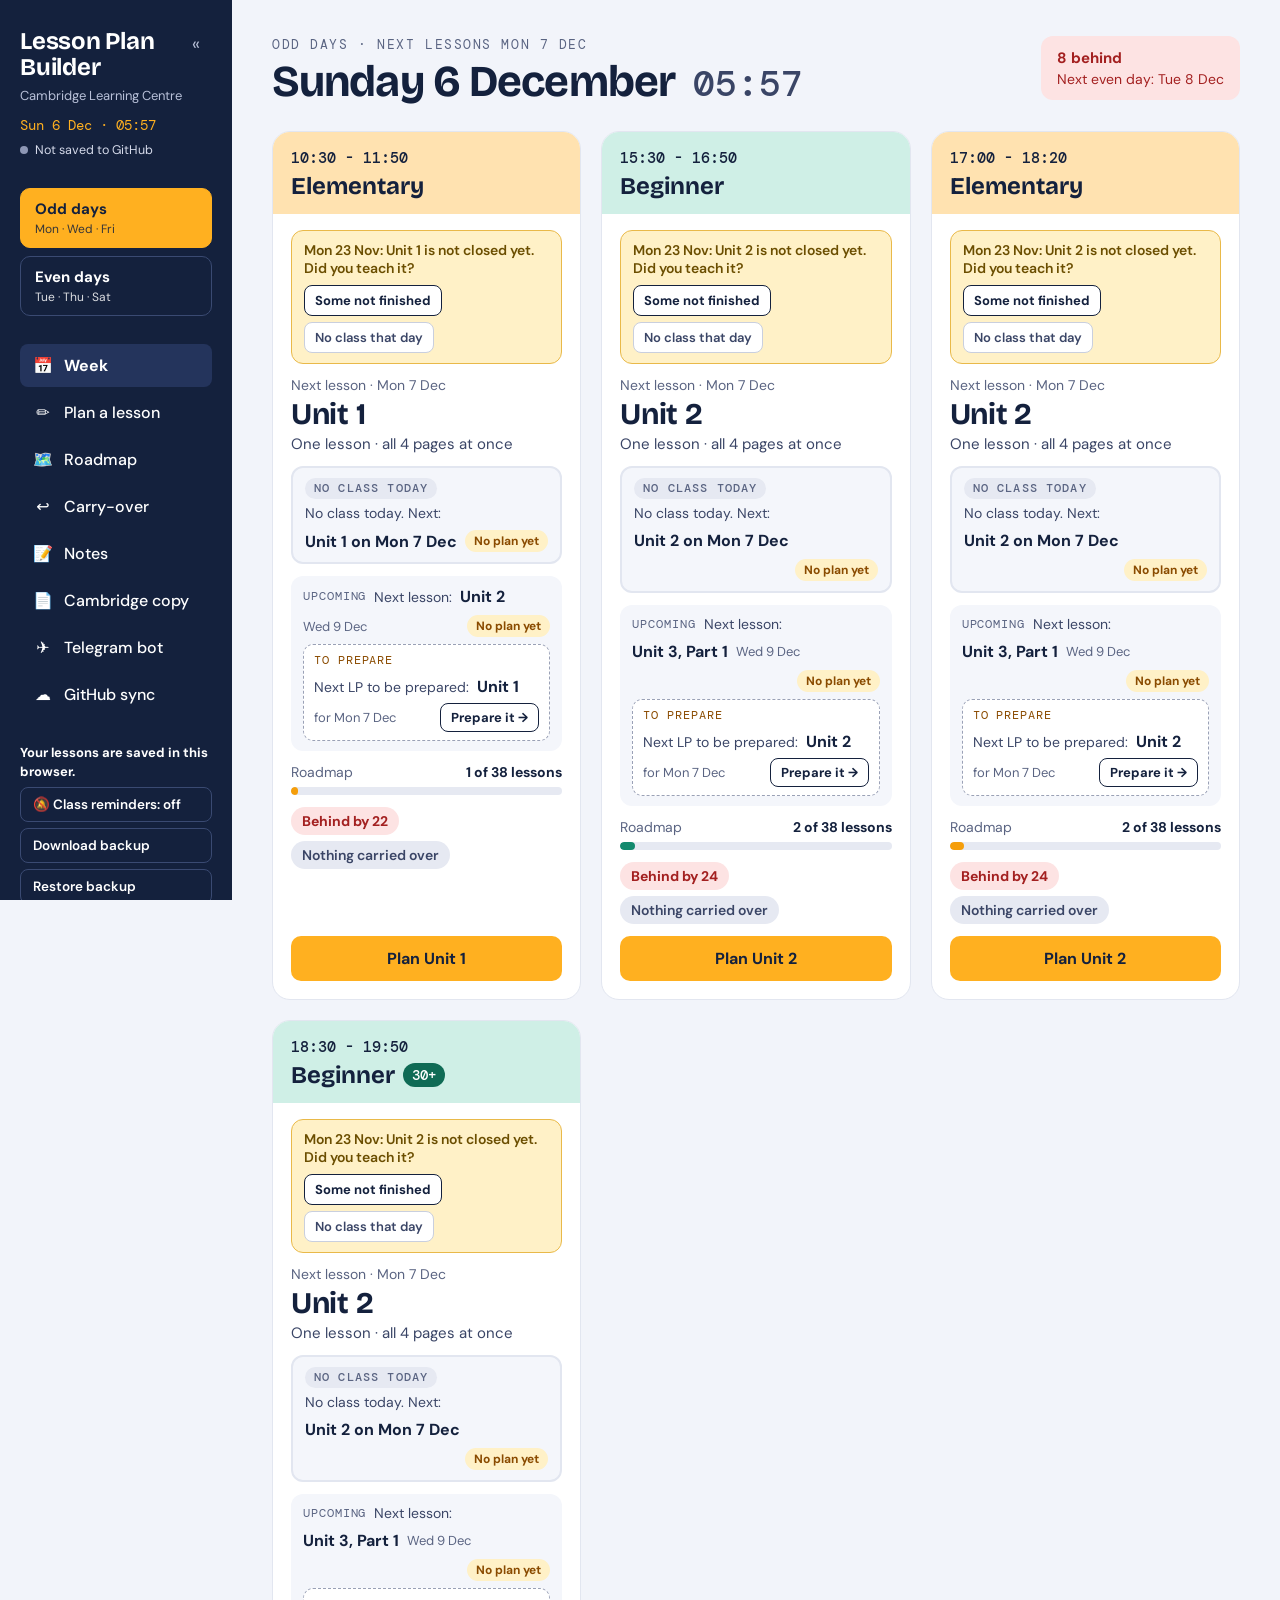
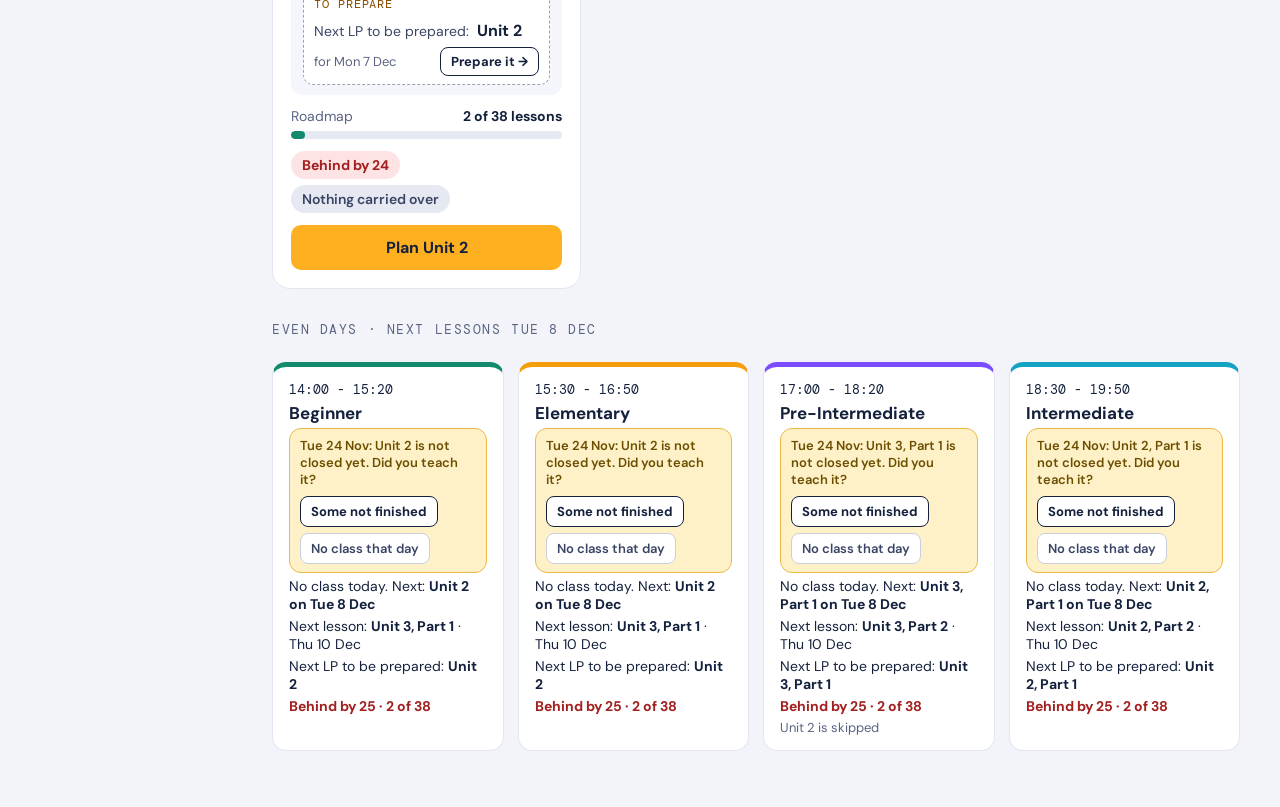
==== index.html @ a39893da "Class checklist and PC reminders at +15 and +40 min Co-Authored-By: Claude Opus 5.5 <noreply@anthrop" ====
<!DOCTYPE html>
<html lang="en">
<head>
<meta charset="utf-8">
<meta name="viewport" content="width=device-width, initial-scale=1">
<title>Lesson Plan Builder</title>
<link rel="preconnect" href="https://fonts.googleapis.com">
<link rel="preconnect" href="https://fonts.gstatic.com" crossorigin>
<link href="https://fonts.googleapis.com/css2?family=Bricolage+Grotesque:opsz,wght@12..96,500;12..96,600;12..96,700;12..96,800&family=DM+Mono:wght@400;500&family=DM+Sans:opsz,wght@9..40,400;9..40,500;9..40,600;9..40,700&display=swap" rel="stylesheet">
<link rel="stylesheet" href="styles.css?v=20">
</head>
<body>
<div id="app"></div>
<input type="file" id="restore-file" accept=".json,application/json" hidden>
<script src="app.js?v=20"></script>
</body>
</html>
---- styles.css ----
body{margin:0;background:#F2F4FA;color:#14213D;font-family:'DM Sans',system-ui,sans-serif;-webkit-font-smoothing:antialiased}
*{box-sizing:border-box}
a{color:#2F5BEA}a:hover{color:#14213D}
input,textarea,button{font-family:inherit;color:inherit}
input::placeholder,textarea::placeholder{color:#9AA1B6}

/* hover states from the design */
.hov-card{transition:box-shadow .15s,transform .15s}
.hov-card:hover{box-shadow:0 10px 28px rgba(20,33,61,.10);transform:translateY(-2px)}
.hov-small:hover{box-shadow:0 8px 22px rgba(20,33,61,.08)}
.hov-nav:hover{background:#24345C !important}
.hov-white:hover{background:#fff !important}
.hov-side:hover{background:#24345C !important}

@media print{
  [data-noprint]{display:none !important}
  body,#app>div,[data-printwrap]{background:#fff !important;padding:0 !important;display:block !important}
  [data-printpage]{box-shadow:none !important;border:none !important;padding:0 !important;aspect-ratio:auto !important}
  .pp{border-radius:0 !important}
  .ppw + .ppw{break-before:page}
  .ppw{display:block !important}
  .pp{font-size:10.5px !important;gap:8px !important}
  .pc{padding:3px 5px !important}
  @page{size:A4 landscape;margin:10mm}
}

/* ---------- motion ---------- */
@keyframes fxScreen{from{opacity:0;transform:translateY(8px)}to{opacity:1;transform:none}}
@keyframes fxIn{from{opacity:0;transform:translateY(6px)}to{opacity:1;transform:none}}
@keyframes fxPop{0%{transform:scale(.6)}60%{transform:scale(1.15)}100%{transform:scale(1)}}
@keyframes fxPulse{0%,100%{opacity:1}50%{opacity:.45}}
@keyframes fxToast{from{opacity:0;transform:translate(-50%,14px)}to{opacity:1;transform:translate(-50%,0)}}
.fx-screen{animation:fxScreen .22s ease-out}
.fx-in{animation:fxIn .22s ease-out}
.fx-pop{animation:fxPop .3s ease-out}
.fx-pulse{animation:fxPulse 1.1s ease-in-out infinite}
.fx-toast{animation:fxToast .25s ease-out}
.fx-side{transition:width .2s ease}
button{transition:transform .08s ease,filter .15s ease,background-color .15s ease,box-shadow .15s ease}
button:hover{filter:brightness(1.06)}
button:active{transform:scale(.96)}
.hov-row{transition:transform .12s ease}
.hov-row:hover{transform:translateX(3px)}
input,textarea,select{transition:border-color .15s ease,box-shadow .15s ease}
input:focus,textarea:focus{box-shadow:0 0 0 3px rgba(47,91,234,.15)}
@media (prefers-reduced-motion: reduce){*,*::before,*::after{animation:none !important;transition:none !important}}

/* ---------- phone ---------- */
@media (max-width: 760px){
  .m-jump{padding:6px 10px !important;gap:6px !important}
  .m-jump select{max-width:calc(100vw - 90px) !important}
  .m-pad{padding:12px 12px 4px !important;gap:8px !important}
  .m-grid{grid-template-columns:1fr !important;padding:10px 12px 28px !important;gap:14px !important}
  .m-grid aside{min-height:0 !important}
  .m-card{padding:18px 16px !important;min-height:0 !important;border-radius:16px !important}
  .m-big{font-size:26px !important}
  .m-timer{font-size:44px !important}
  .m-main{padding:16px 12px 32px !important}
  .m-main h1{font-size:30px !important}
}
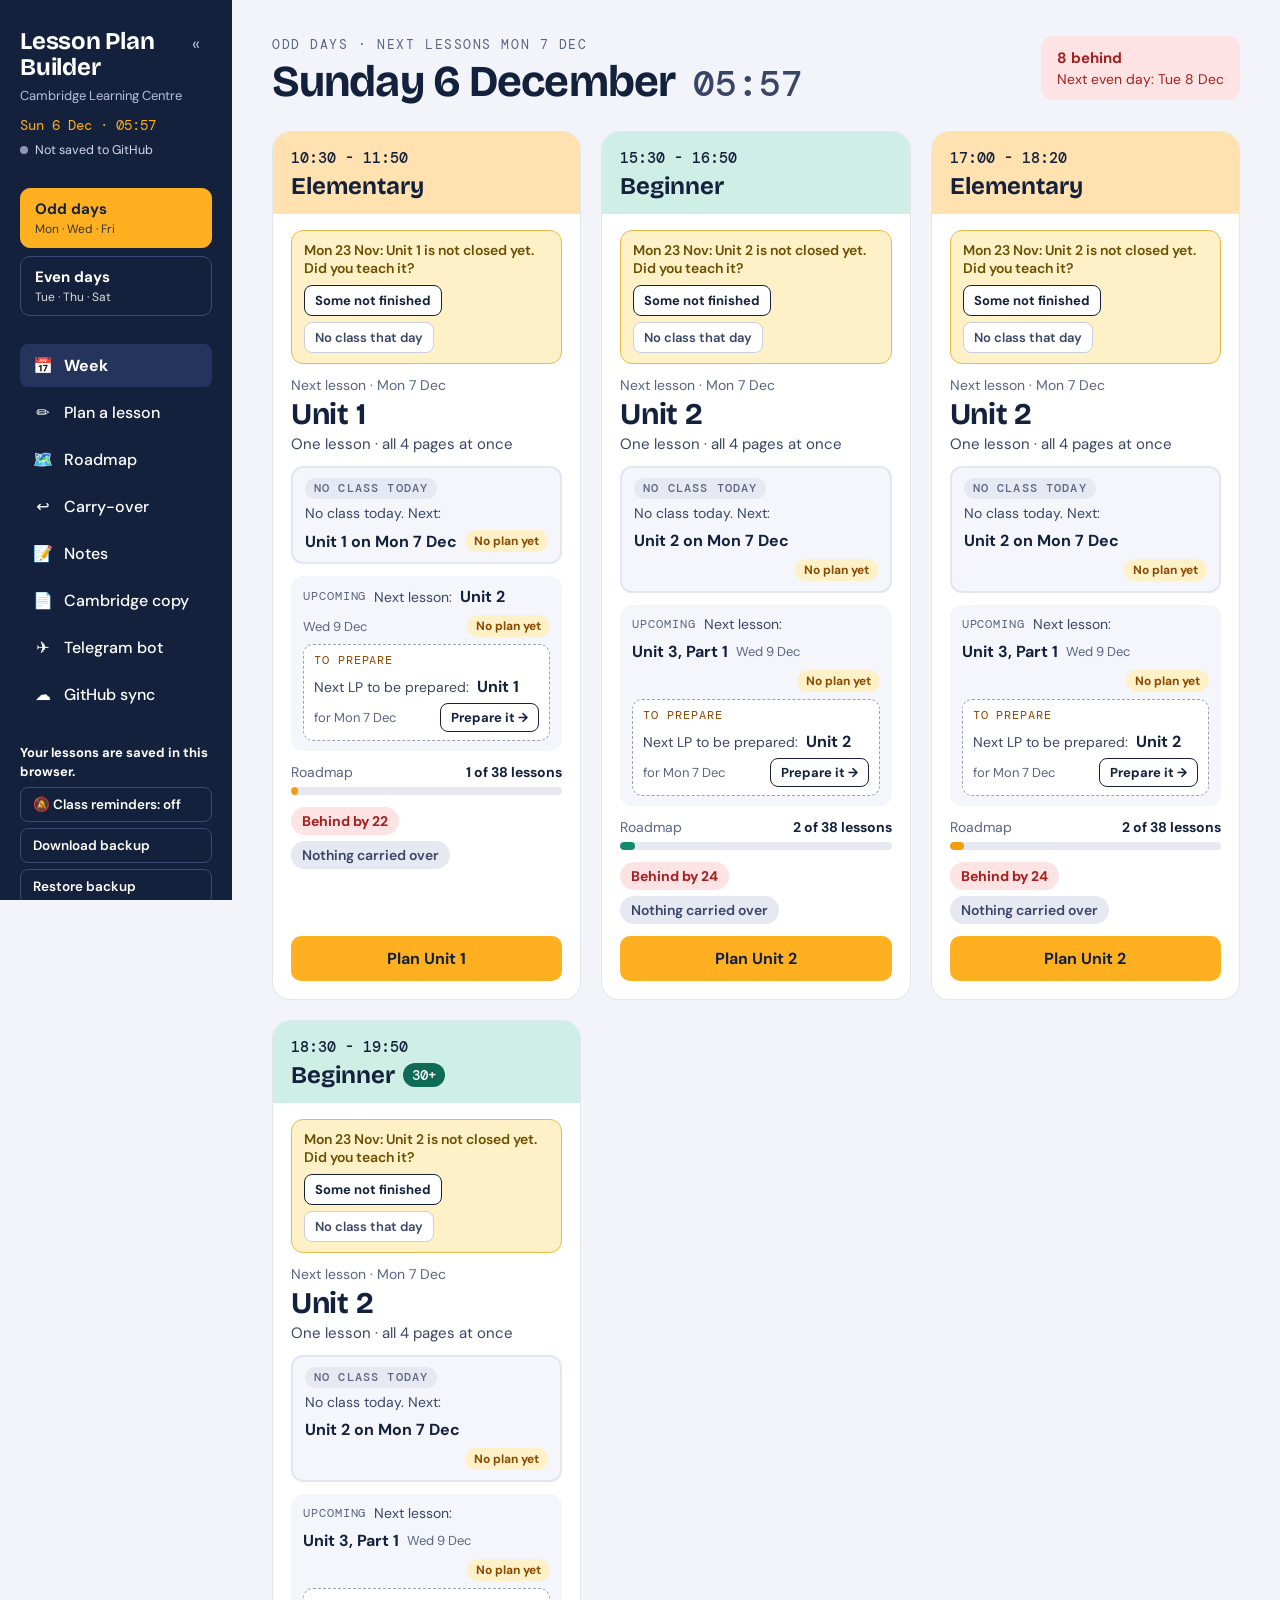
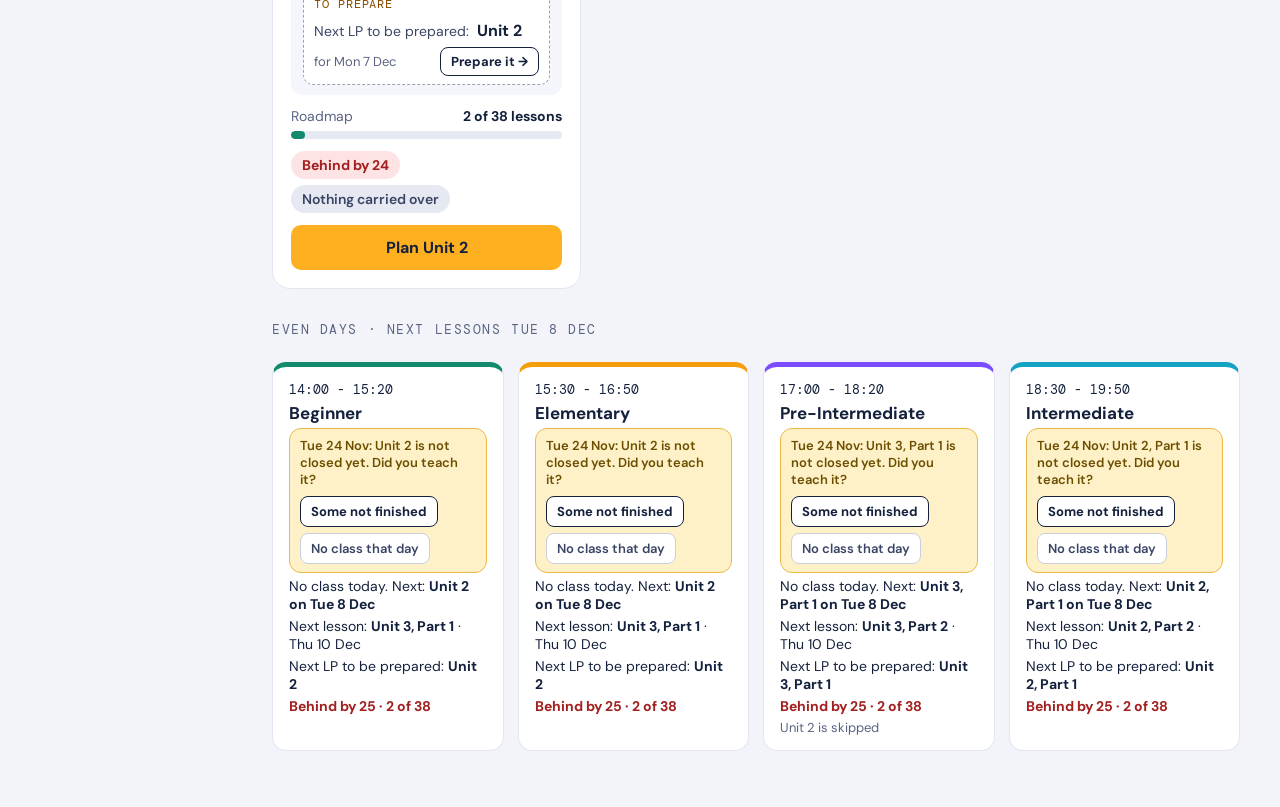
==== commit 237c6b8e: "Badge on: first item in the class checklist, reminder at lesson start Co-Authored-By: Claude Opus 5." ====
--- a/index.html
+++ b/index.html
@@ -7,11 +7,11 @@
 <link rel="preconnect" href="https://fonts.googleapis.com">
 <link rel="preconnect" href="https://fonts.gstatic.com" crossorigin>
 <link href="https://fonts.googleapis.com/css2?family=Bricolage+Grotesque:opsz,wght@12..96,500;12..96,600;12..96,700;12..96,800&family=DM+Mono:wght@400;500&family=DM+Sans:opsz,wght@9..40,400;9..40,500;9..40,600;9..40,700&display=swap" rel="stylesheet">
-<link rel="stylesheet" href="styles.css?v=20">
+<link rel="stylesheet" href="styles.css?v=21">
 </head>
 <body>
 <div id="app"></div>
 <input type="file" id="restore-file" accept=".json,application/json" hidden>
-<script src="app.js?v=20"></script>
+<script src="app.js?v=21"></script>
 </body>
 </html>
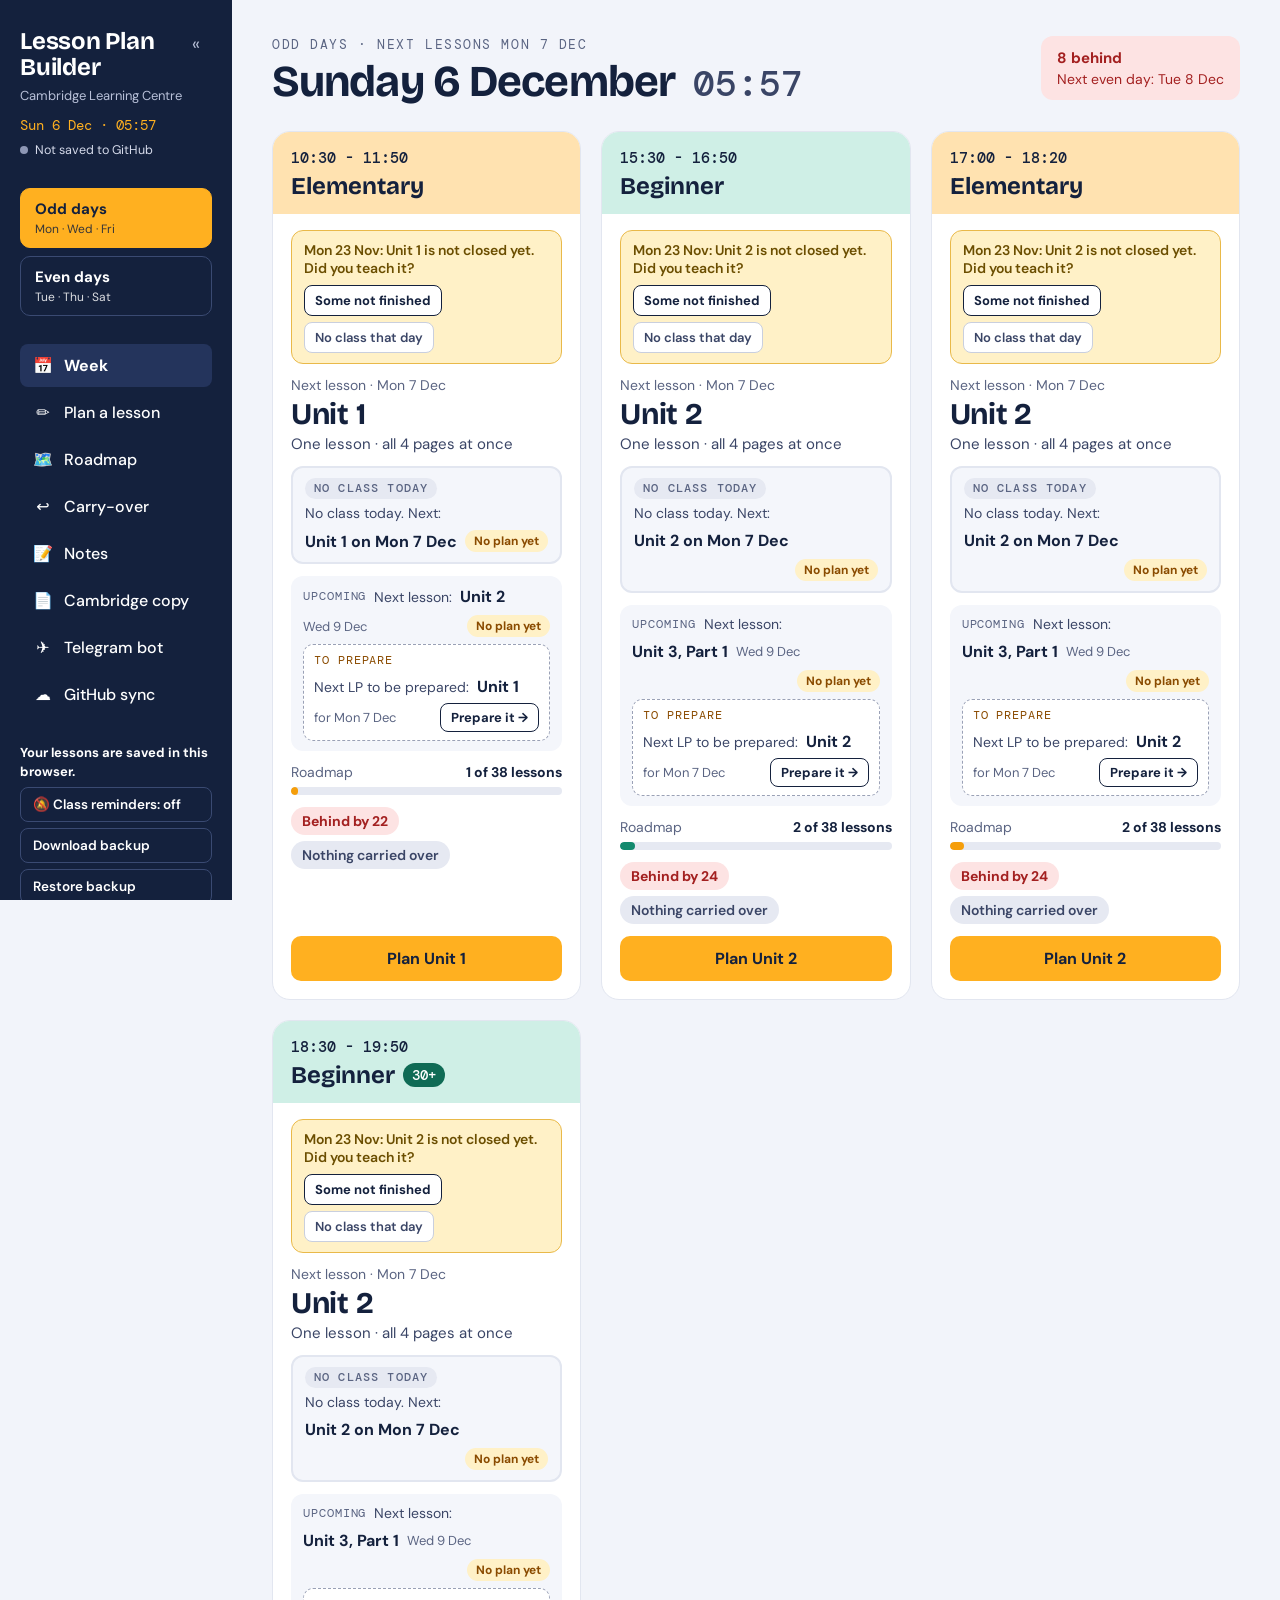
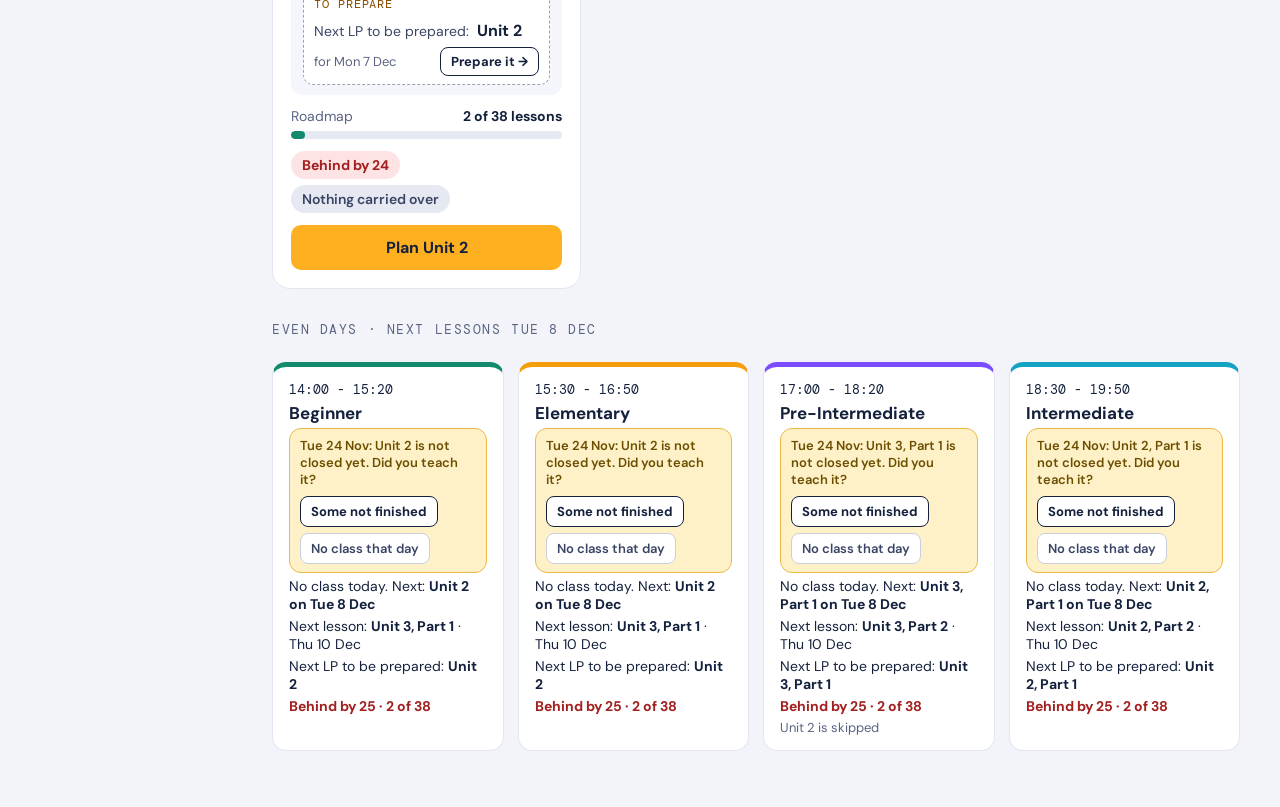
==== commit edc8c521: "Phone layout for every screen: Plan, Cambridge copy, many-PDF, GitHub sync, Telegram bot Co-Authored" ====
--- a/index.html
+++ b/index.html
@@ -7,11 +7,11 @@
 <link rel="preconnect" href="https://fonts.googleapis.com">
 <link rel="preconnect" href="https://fonts.gstatic.com" crossorigin>
 <link href="https://fonts.googleapis.com/css2?family=Bricolage+Grotesque:opsz,wght@12..96,500;12..96,600;12..96,700;12..96,800&family=DM+Mono:wght@400;500&family=DM+Sans:opsz,wght@9..40,400;9..40,500;9..40,600;9..40,700&display=swap" rel="stylesheet">
-<link rel="stylesheet" href="styles.css?v=21">
+<link rel="stylesheet" href="styles.css?v=22">
 </head>
 <body>
 <div id="app"></div>
 <input type="file" id="restore-file" accept=".json,application/json" hidden>
-<script src="app.js?v=21"></script>
+<script src="app.js?v=22"></script>
 </body>
 </html>
--- a/styles.css
+++ b/styles.css
@@ -57,4 +57,12 @@
   .m-timer{font-size:44px !important}
   .m-main{padding:16px 12px 32px !important}
   .m-main h1{font-size:30px !important}
+  main[data-screen-label]{padding:14px 12px 28px !important}
+  main h1{font-size:28px !important}
+  .m-1col{grid-template-columns:minmax(0,1fr) !important}
+  .m-page{aspect-ratio:auto !important;overflow-x:auto;padding:14px !important}
+  .m-tbl{min-width:640px}
+  .m-pad{padding:12px !important}
+  input,select,textarea{max-width:100%}
+  label > input{min-width:0;width:100%}
 }
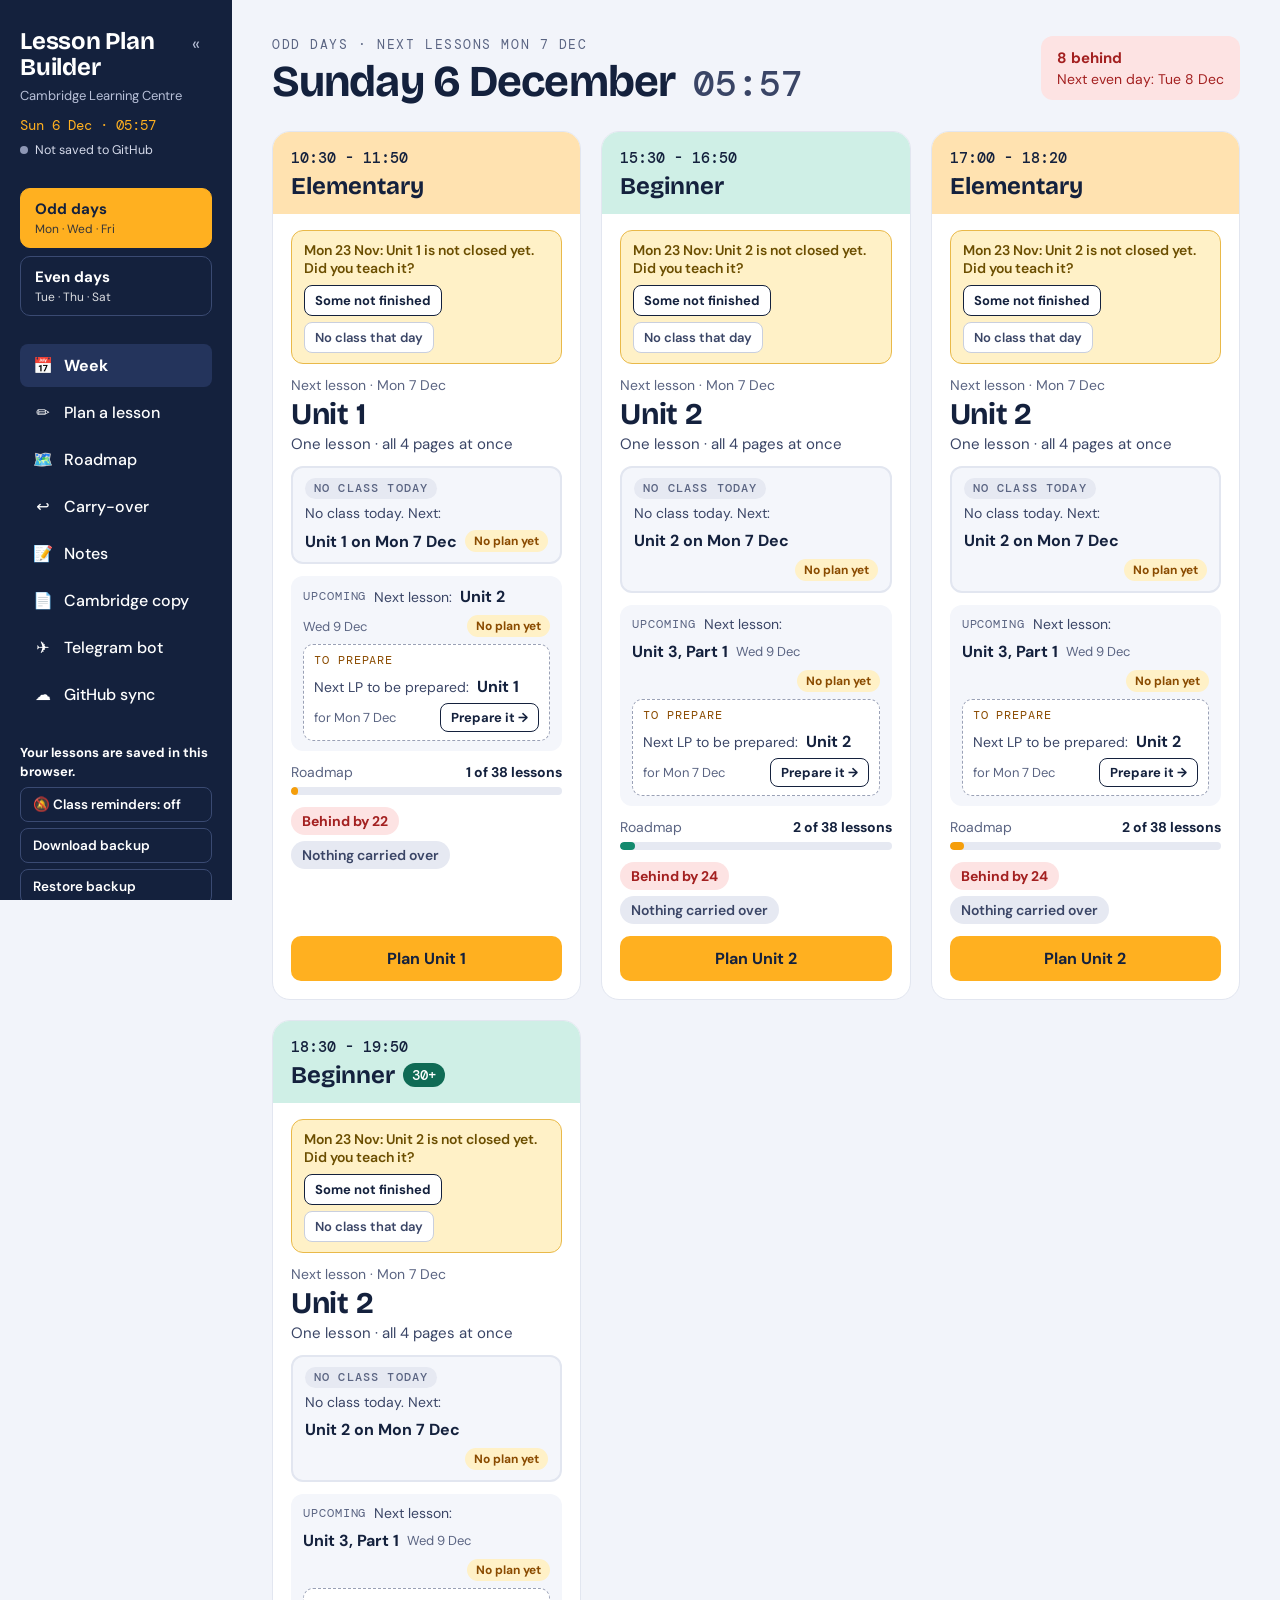
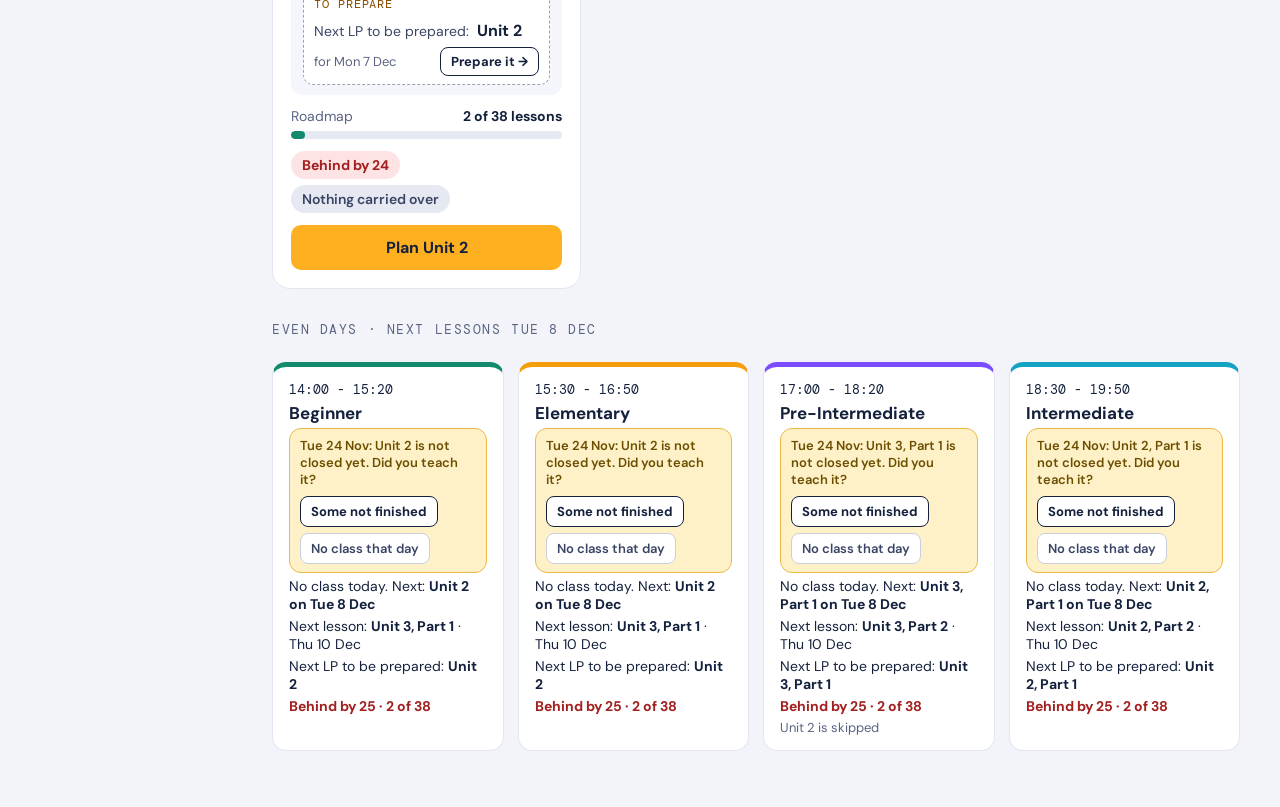
==== commit e465b6a4: "Add the lesson world: a 3D presentation of the open lesson world.html shows the lesson as panels in " ====
--- a/index.html
+++ b/index.html
@@ -7,11 +7,11 @@
 <link rel="preconnect" href="https://fonts.googleapis.com">
 <link rel="preconnect" href="https://fonts.gstatic.com" crossorigin>
 <link href="https://fonts.googleapis.com/css2?family=Bricolage+Grotesque:opsz,wght@12..96,500;12..96,600;12..96,700;12..96,800&family=DM+Mono:wght@400;500&family=DM+Sans:opsz,wght@9..40,400;9..40,500;9..40,600;9..40,700&display=swap" rel="stylesheet">
-<link rel="stylesheet" href="styles.css?v=22">
+<link rel="stylesheet" href="styles.css?v=23">
 </head>
 <body>
 <div id="app"></div>
 <input type="file" id="restore-file" accept=".json,application/json" hidden>
-<script src="app.js?v=22"></script>
+<script src="app.js?v=23"></script>
 </body>
 </html>
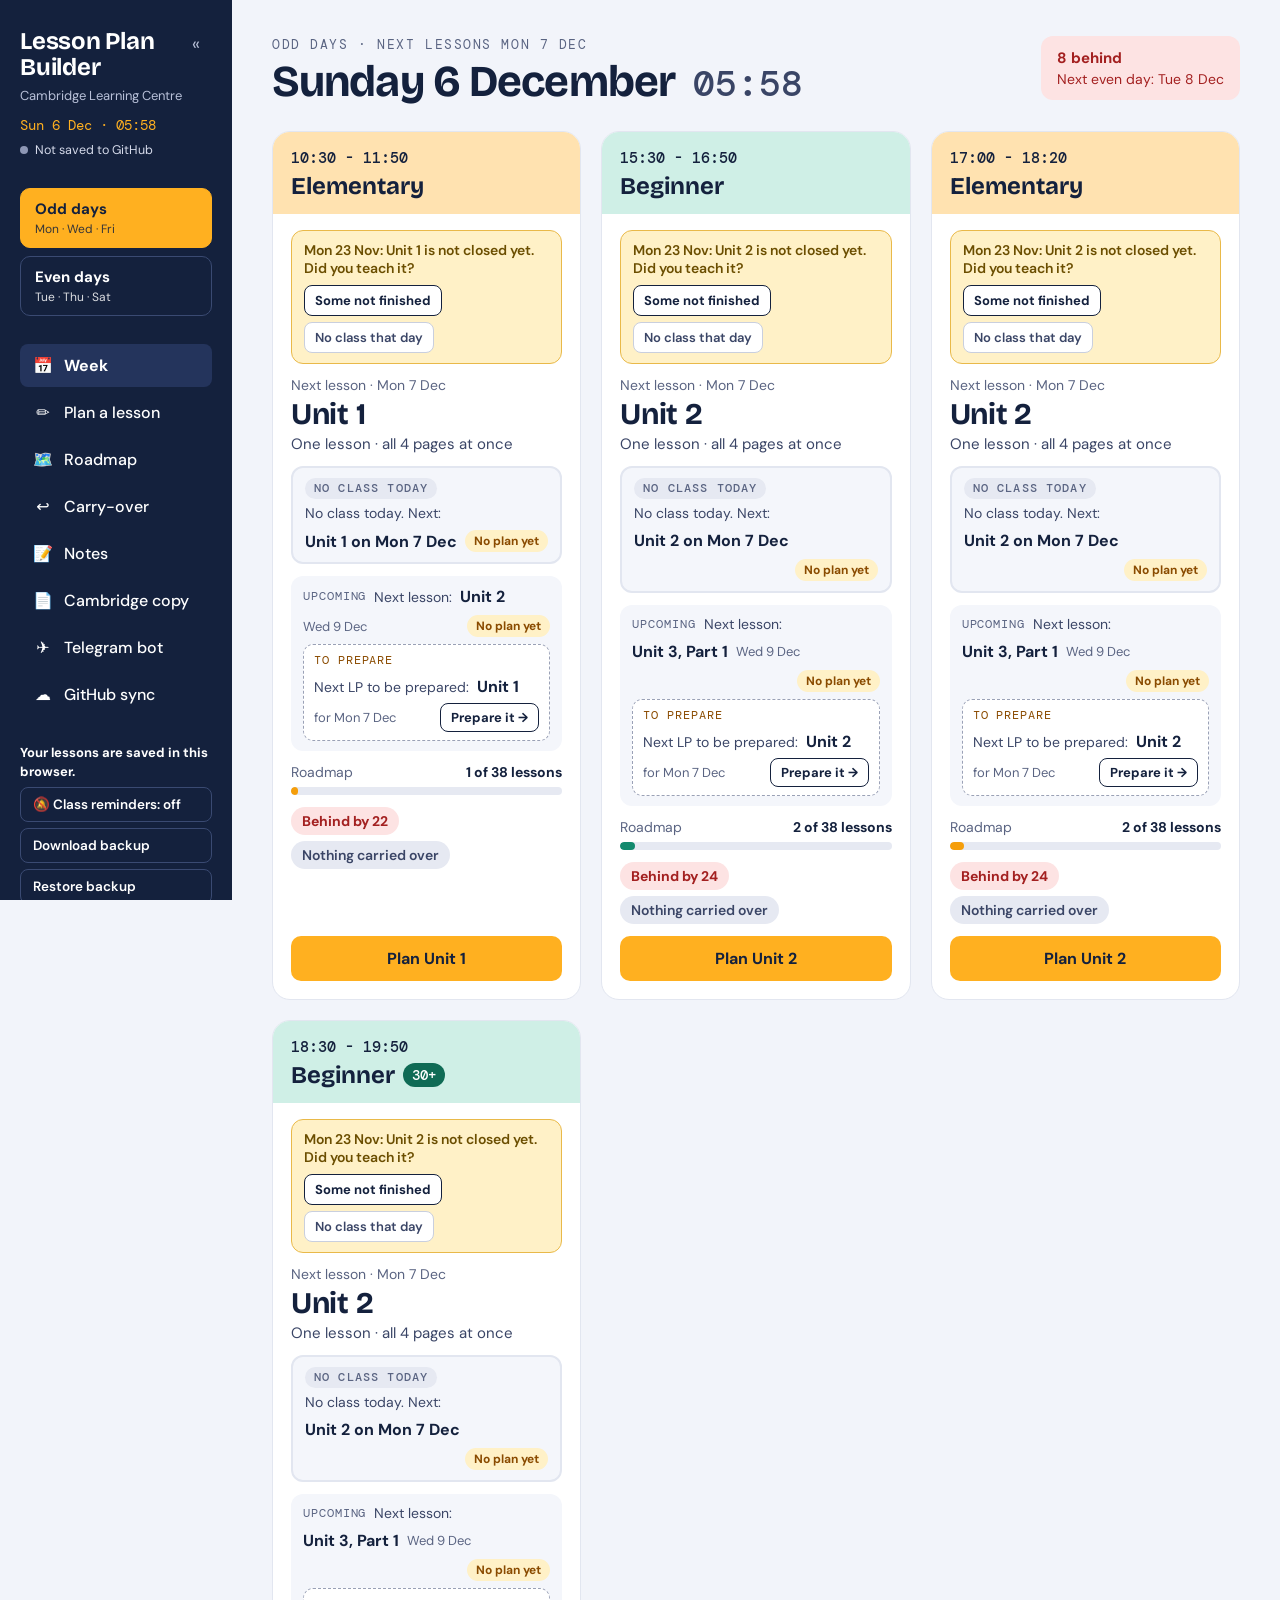
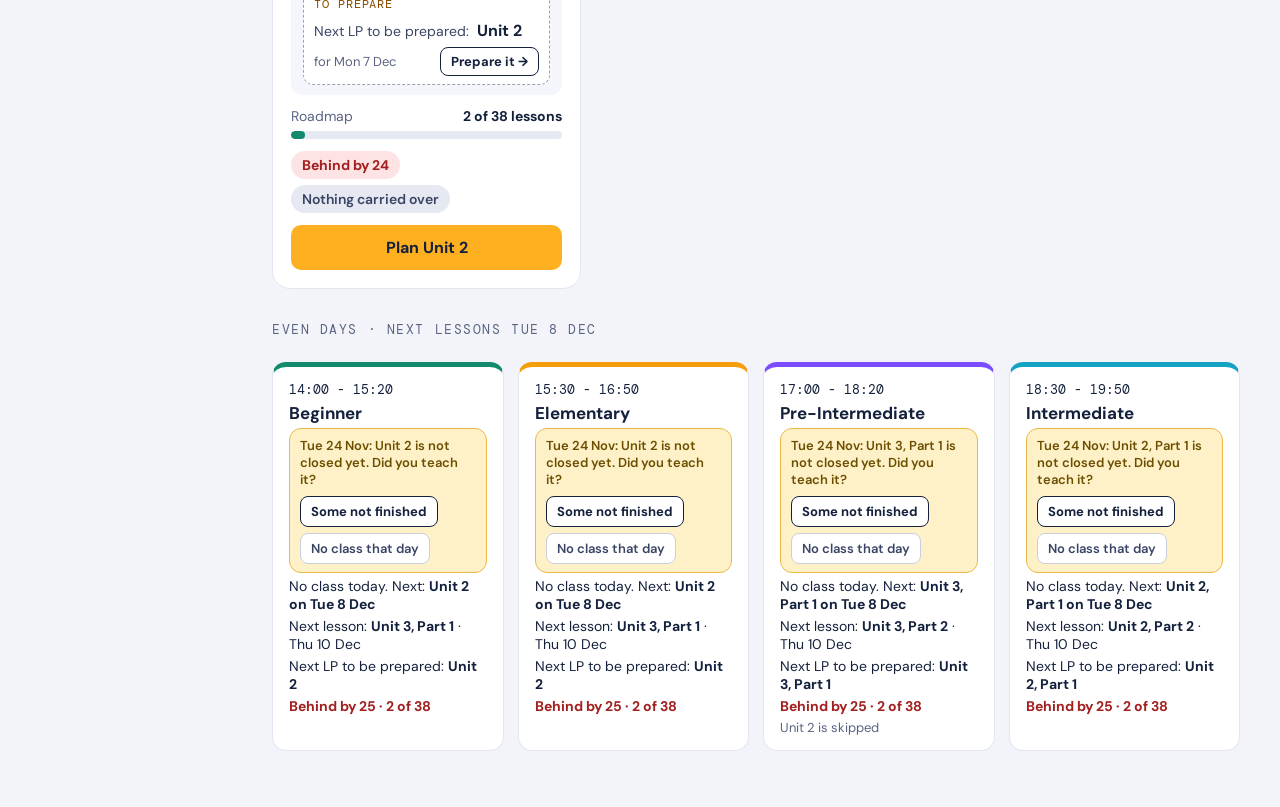
==== commit ac488489: "Ask before closing a lesson whose class hasn't ended; always open the current lesson world Closing a" ====
--- a/index.html
+++ b/index.html
@@ -7,11 +7,11 @@
 <link rel="preconnect" href="https://fonts.googleapis.com">
 <link rel="preconnect" href="https://fonts.gstatic.com" crossorigin>
 <link href="https://fonts.googleapis.com/css2?family=Bricolage+Grotesque:opsz,wght@12..96,500;12..96,600;12..96,700;12..96,800&family=DM+Mono:wght@400;500&family=DM+Sans:opsz,wght@9..40,400;9..40,500;9..40,600;9..40,700&display=swap" rel="stylesheet">
-<link rel="stylesheet" href="styles.css?v=23">
+<link rel="stylesheet" href="styles.css?v=24">
 </head>
 <body>
 <div id="app"></div>
 <input type="file" id="restore-file" accept=".json,application/json" hidden>
-<script src="app.js?v=23"></script>
+<script src="app.js?v=24"></script>
 </body>
 </html>
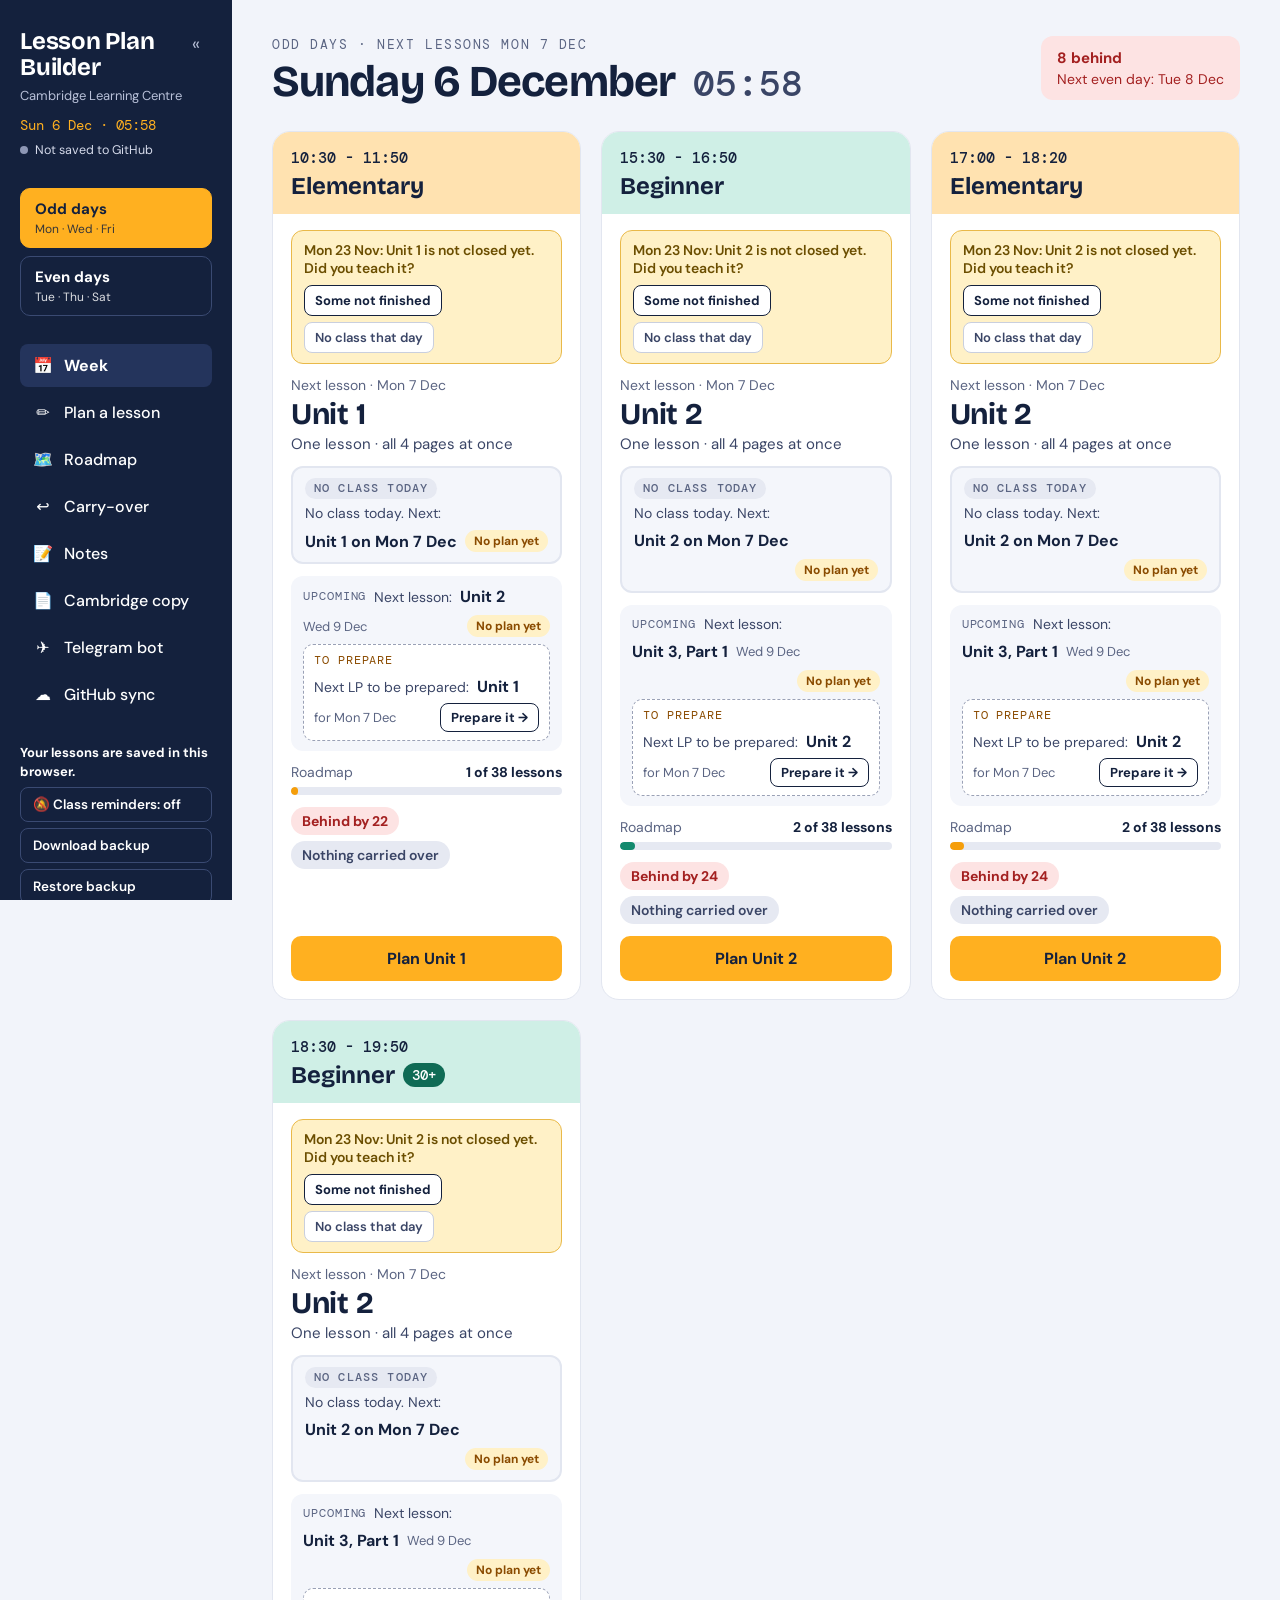
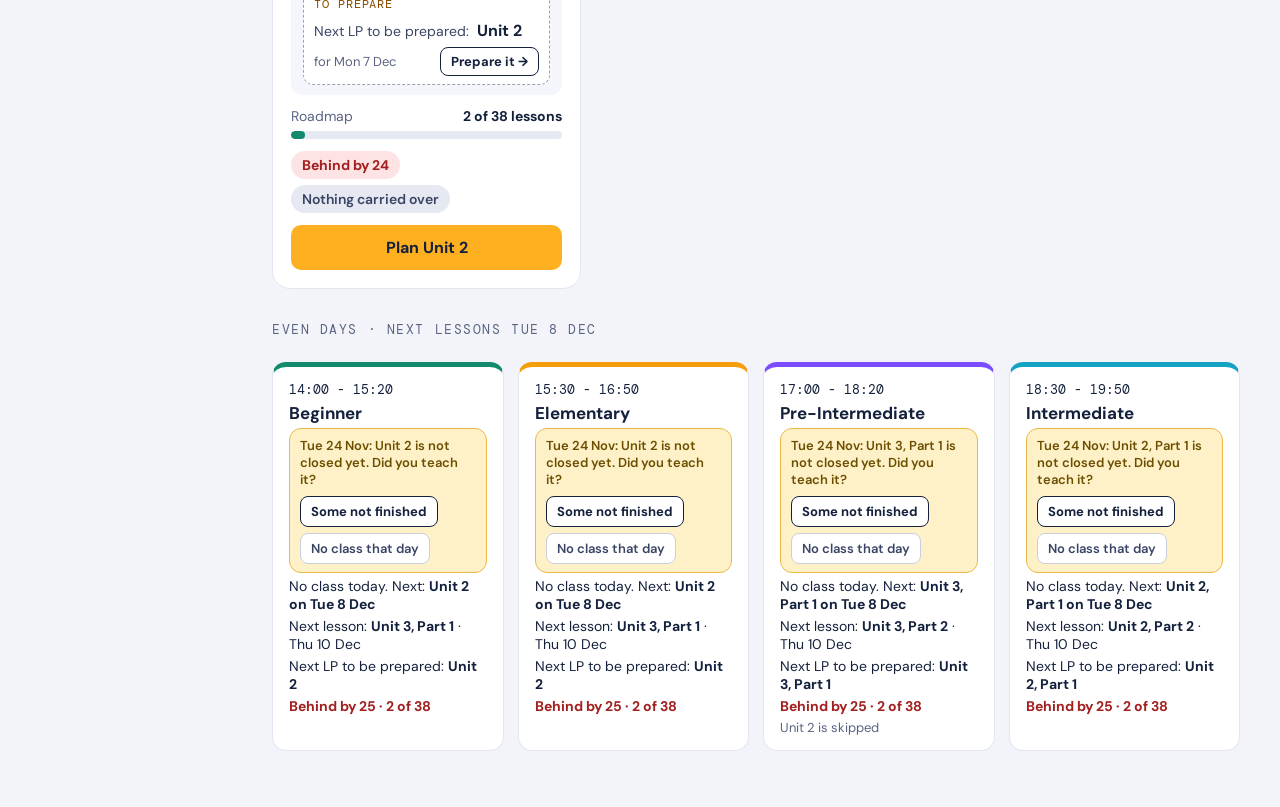
==== commit 7e6af2fd: "Lesson world: one full-screen slide per exercise, faster flights, progress line - Each exercise is o" ====
--- a/index.html
+++ b/index.html
@@ -12,6 +12,6 @@
 <body>
 <div id="app"></div>
 <input type="file" id="restore-file" accept=".json,application/json" hidden>
-<script src="app.js?v=24"></script>
+<script src="app.js?v=25"></script>
 </body>
 </html>
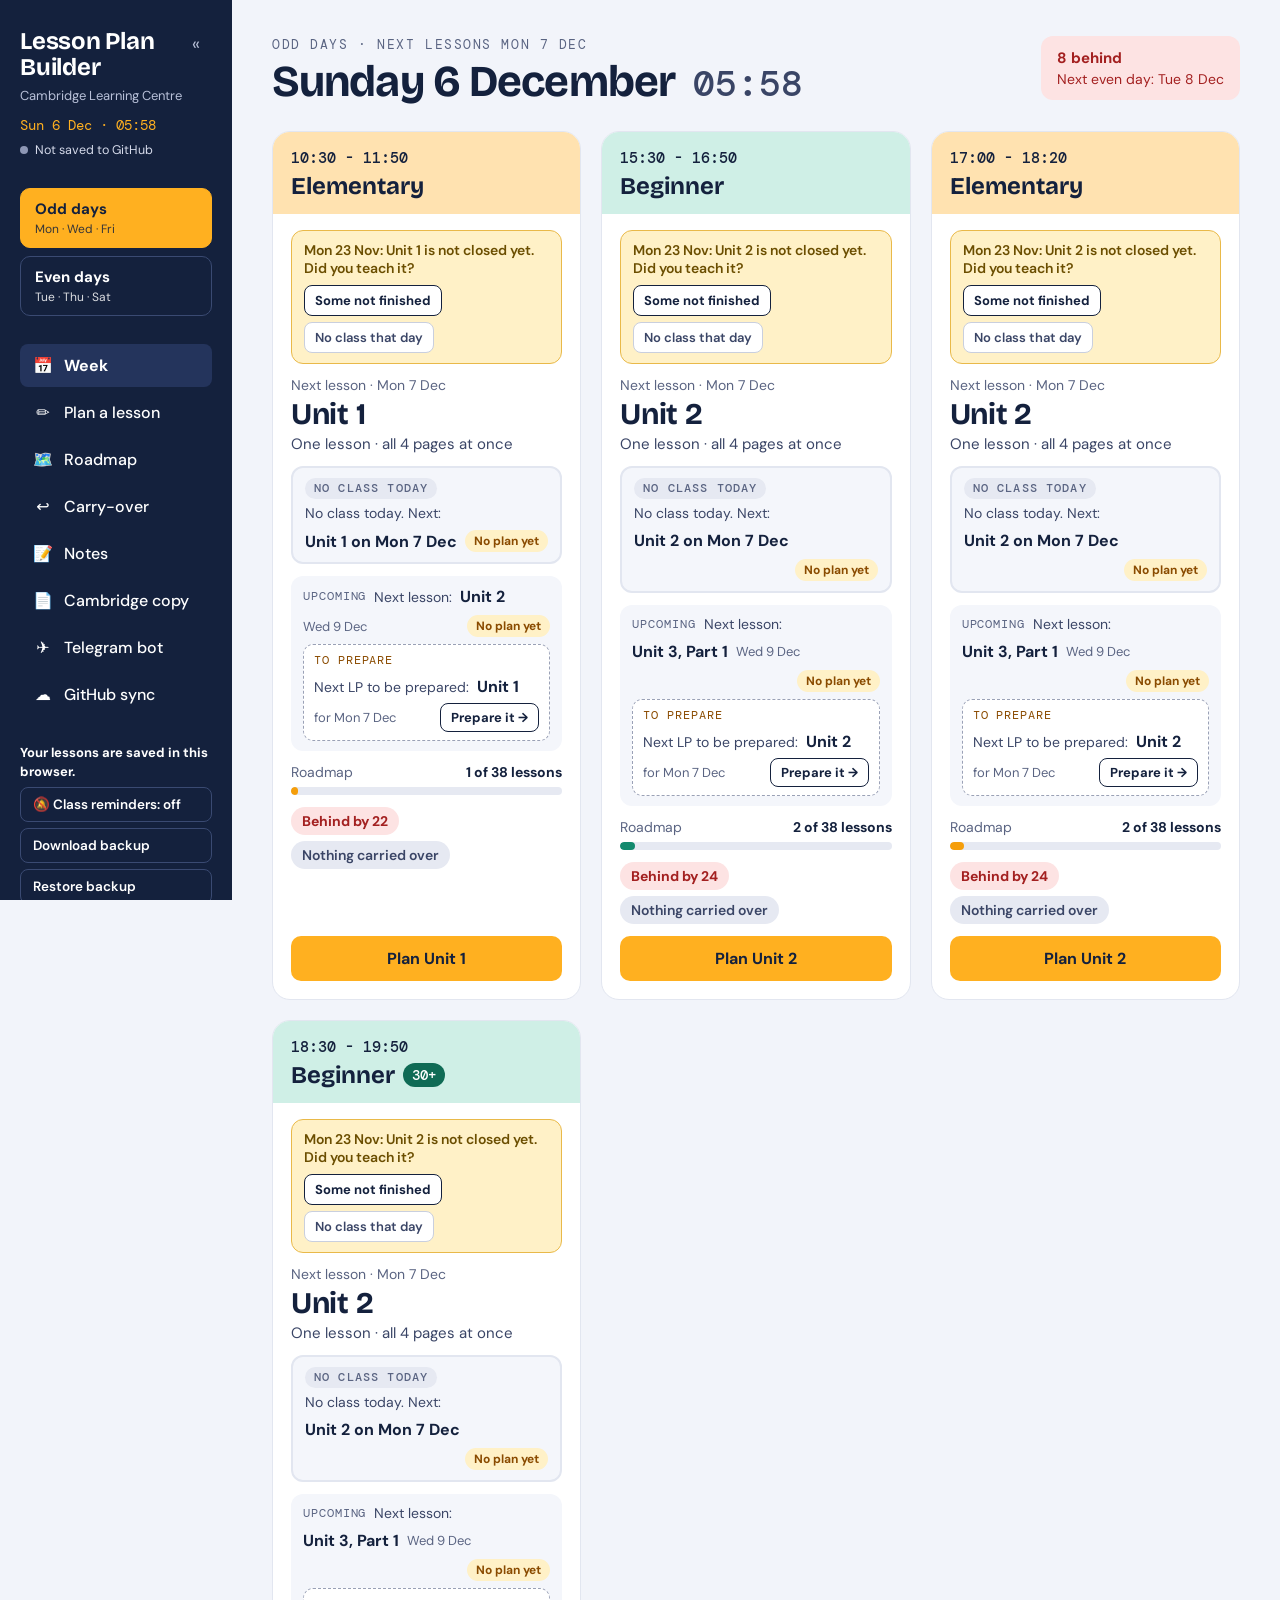
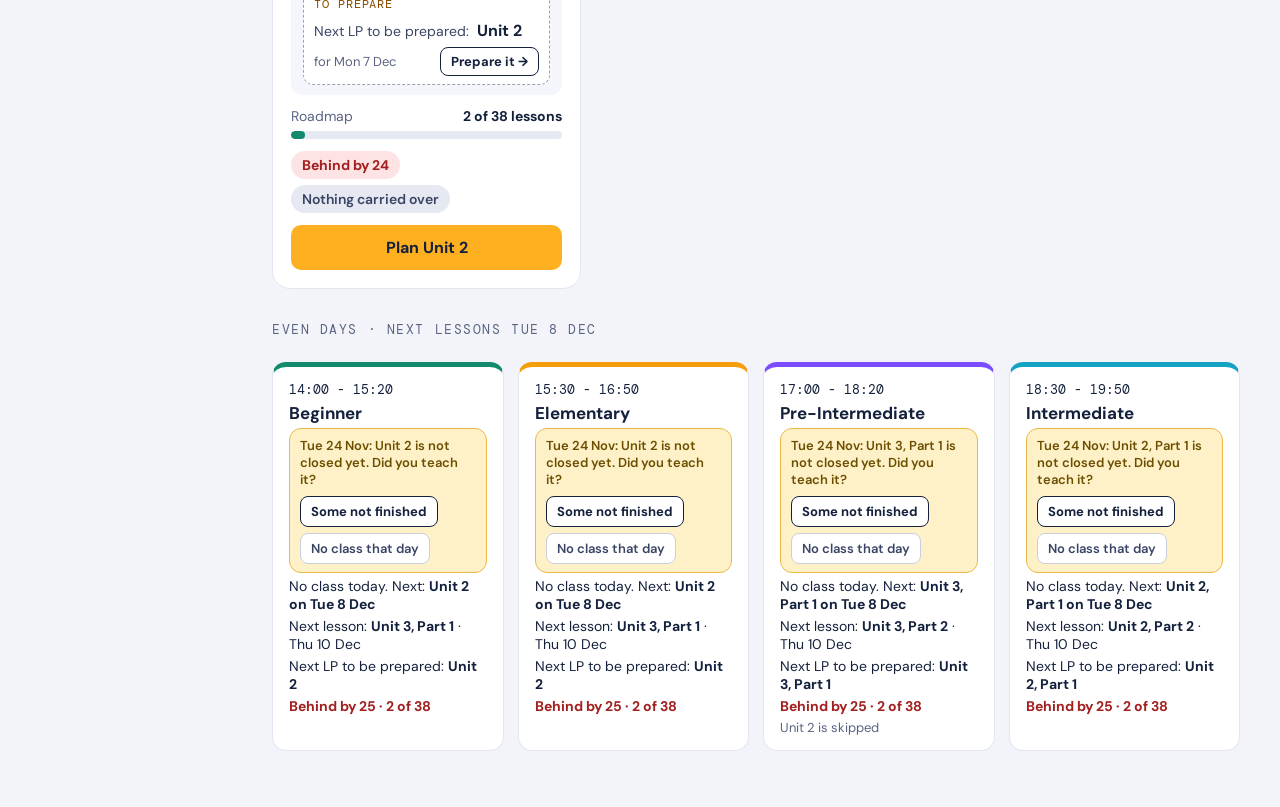
==== commit 81bd3e4b: "Lesson world: long exercises never run off the slide; board check for the planner - Buttons, gaps, p" ====
--- a/index.html
+++ b/index.html
@@ -12,6 +12,6 @@
 <body>
 <div id="app"></div>
 <input type="file" id="restore-file" accept=".json,application/json" hidden>
-<script src="app.js?v=25"></script>
+<script src="app.js?v=26"></script>
 </body>
 </html>
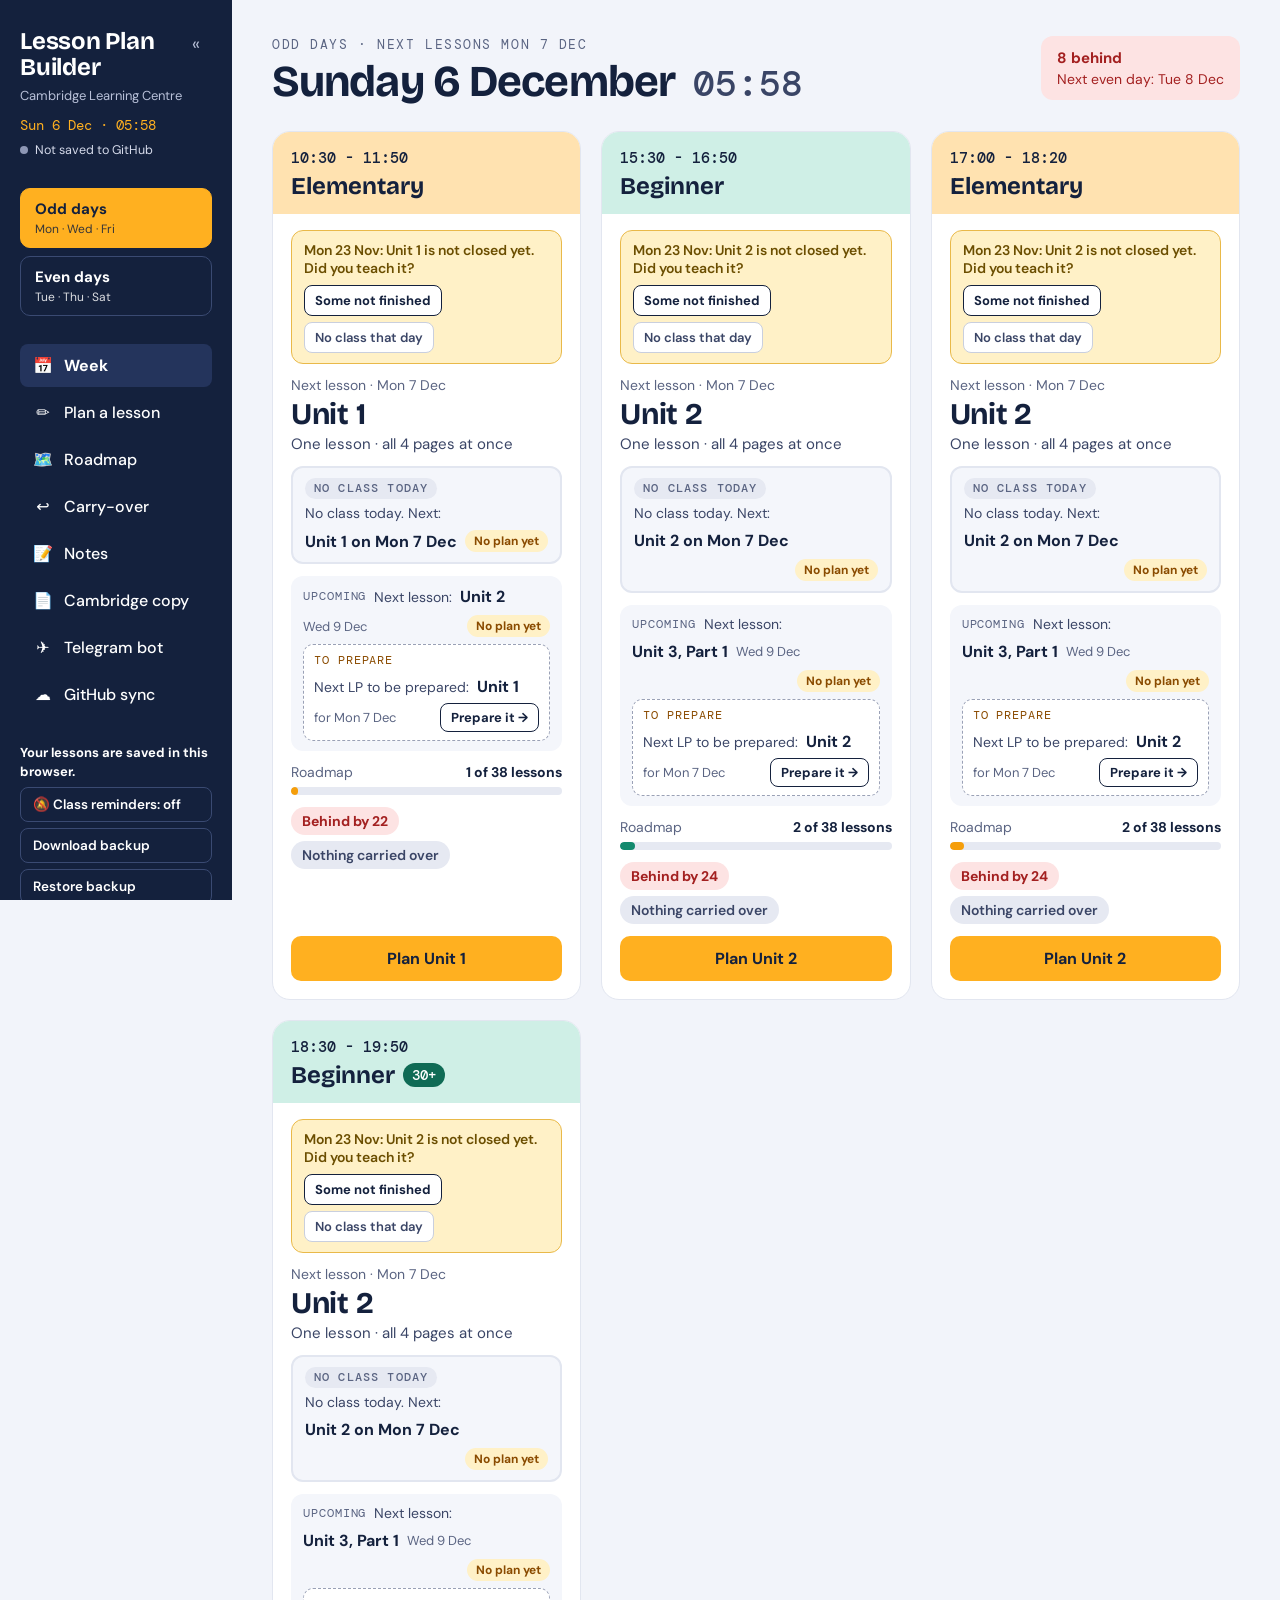
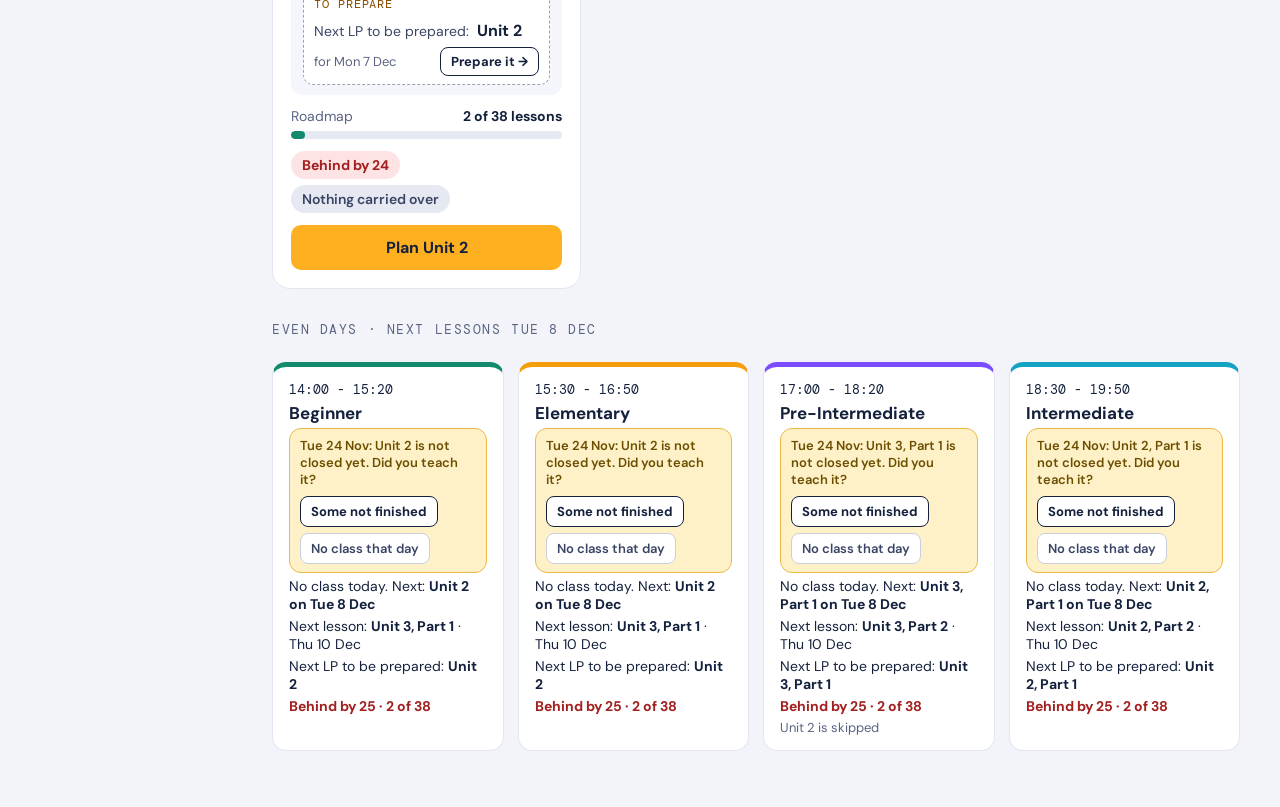
==== commit 82a3659c: "Lesson artifacts: full library, builder buttons, planner skill - artifacts/: clock, drag, match, sor" ====
--- a/index.html
+++ b/index.html
@@ -12,6 +12,6 @@
 <body>
 <div id="app"></div>
 <input type="file" id="restore-file" accept=".json,application/json" hidden>
-<script src="app.js?v=26"></script>
+<script src="app.js?v=27"></script>
 </body>
 </html>
